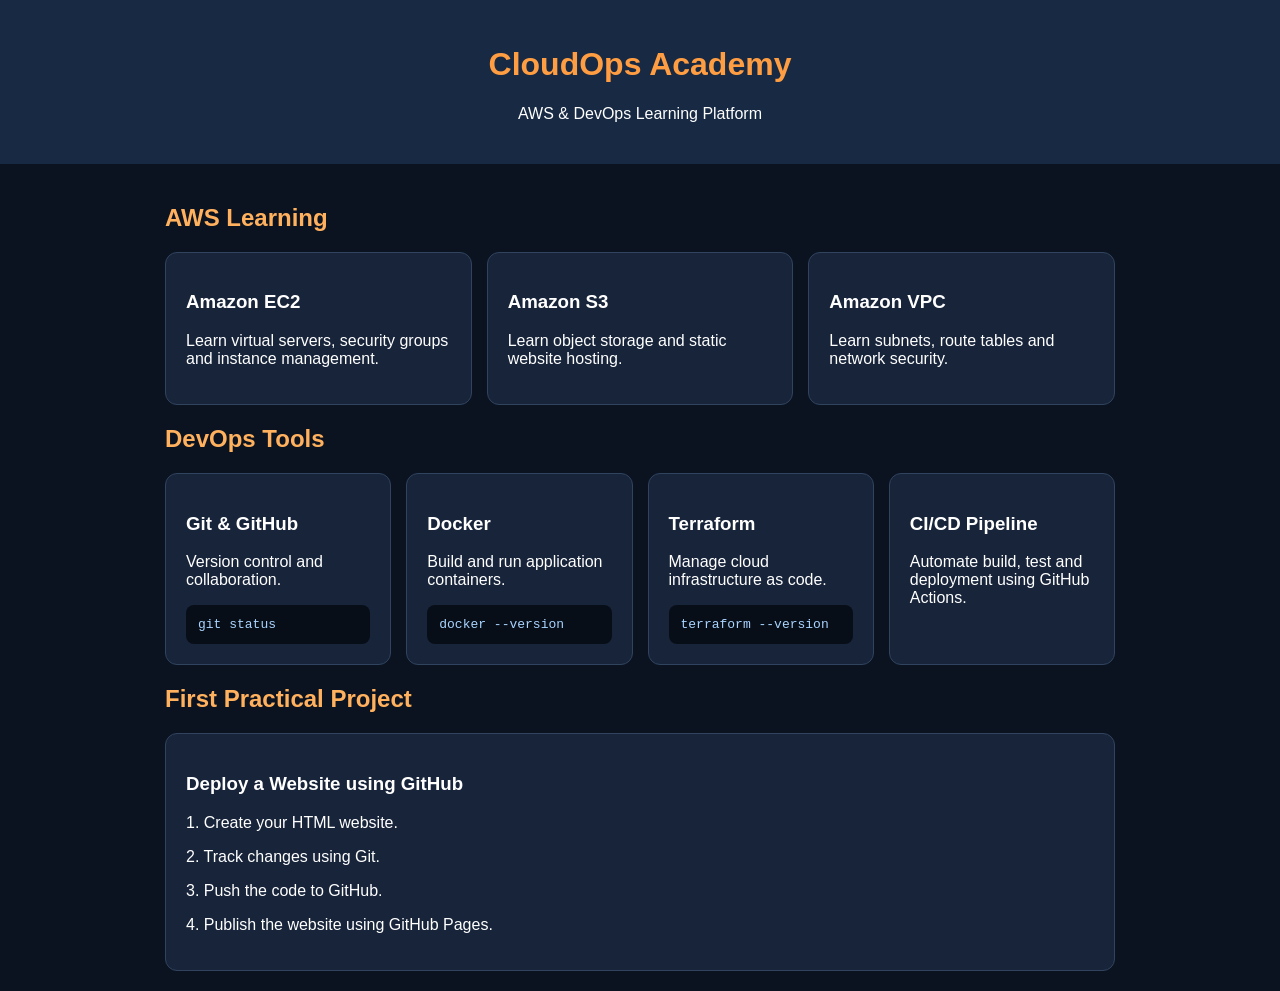
==== index.html @ cfcb0329 "Create CloudOps Academy website" ====
<!DOCTYPE html>
<html lang="en">
<head>
  <meta charset="UTF-8">
  <meta name="viewport" content="width=device-width, initial-scale=1.0">
  <title>CloudOps Academy</title>
  <style>
    body {
      margin: 0;
      font-family: Arial, sans-serif;
      background: #0b1220;
      color: white;
    }
    header {
      padding: 25px;
      background: #172943;
      text-align: center;
    }
    header h1 { color: #ff9d42; }
    main {
      max-width: 950px;
      margin: auto;
      padding: 20px;
    }
    .grid {
      display: grid;
      grid-template-columns: repeat(auto-fit, minmax(220px, 1fr));
      gap: 15px;
    }
    .card {
      background: #17243a;
      border: 1px solid #30445f;
      border-radius: 12px;
      padding: 20px;
    }
    h2 { color: #ffb15e; }
    code {
      display: block;
      background: #080e18;
      padding: 12px;
      border-radius: 8px;
      overflow-wrap: anywhere;
      color: #a9d4ff;
    }
  </style>
</head>
<body>
  <header>
    <h1>CloudOps Academy</h1>
    <p>AWS & DevOps Learning Platform</p>
  </header>

  <main>
    <h2>AWS Learning</h2>
    <div class="grid">
      <div class="card">
        <h3>Amazon EC2</h3>
        <p>Learn virtual servers, security groups and instance management.</p>
      </div>
      <div class="card">
        <h3>Amazon S3</h3>
        <p>Learn object storage and static website hosting.</p>
      </div>
      <div class="card">
        <h3>Amazon VPC</h3>
        <p>Learn subnets, route tables and network security.</p>
      </div>
    </div>

    <h2>DevOps Tools</h2>
    <div class="grid">
      <div class="card">
        <h3>Git & GitHub</h3>
        <p>Version control and collaboration.</p>
        <code>git status</code>
      </div>
      <div class="card">
        <h3>Docker</h3>
        <p>Build and run application containers.</p>
        <code>docker --version</code>
      </div>
      <div class="card">
        <h3>Terraform</h3>
        <p>Manage cloud infrastructure as code.</p>
        <code>terraform --version</code>
      </div>
      <div class="card">
        <h3>CI/CD Pipeline</h3>
        <p>Automate build, test and deployment using GitHub Actions.</p>
      </div>
    </div>

    <h2>First Practical Project</h2>
    <div class="card">
      <h3>Deploy a Website using GitHub</h3>
      <p>1. Create your HTML website.</p>
      <p>2. Track changes using Git.</p>
      <p>3. Push the code to GitHub.</p>
      <p>4. Publish the website using GitHub Pages.</p>
    </div>
  </main>
</body>
</html>
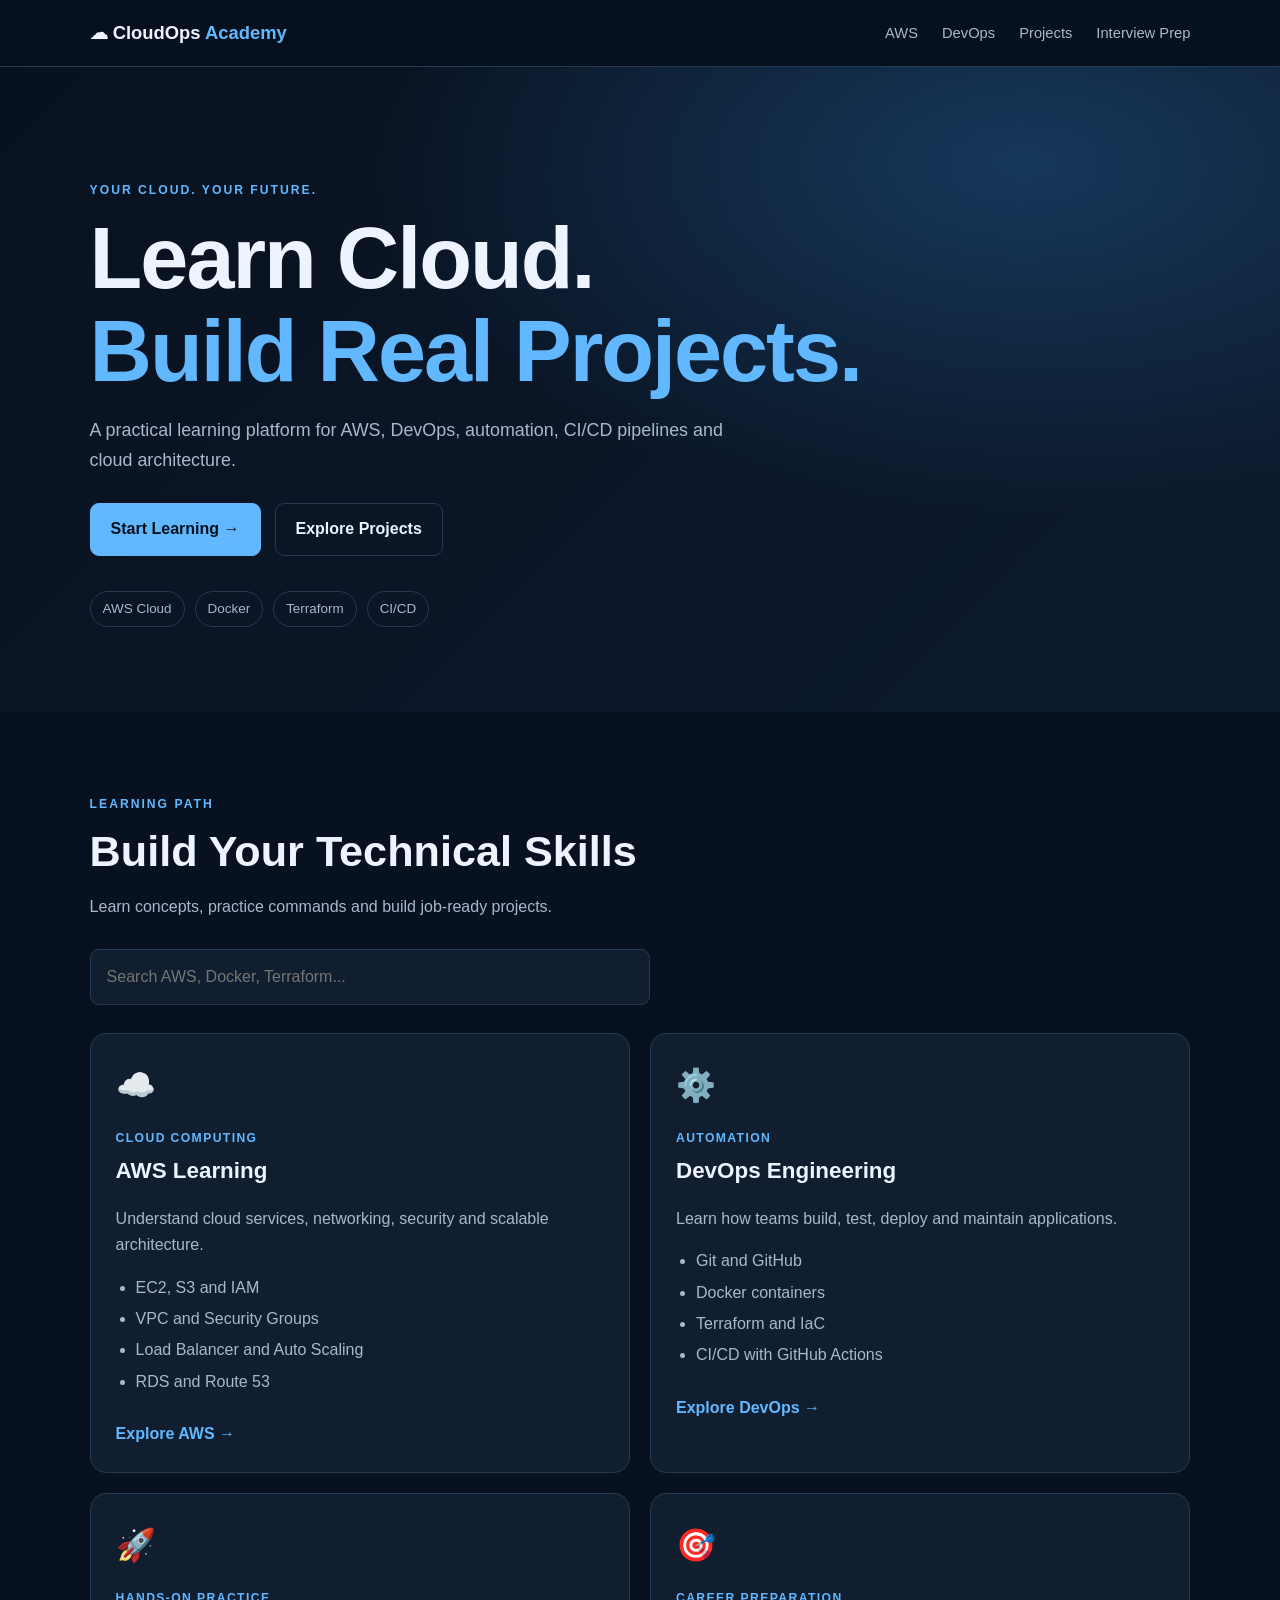
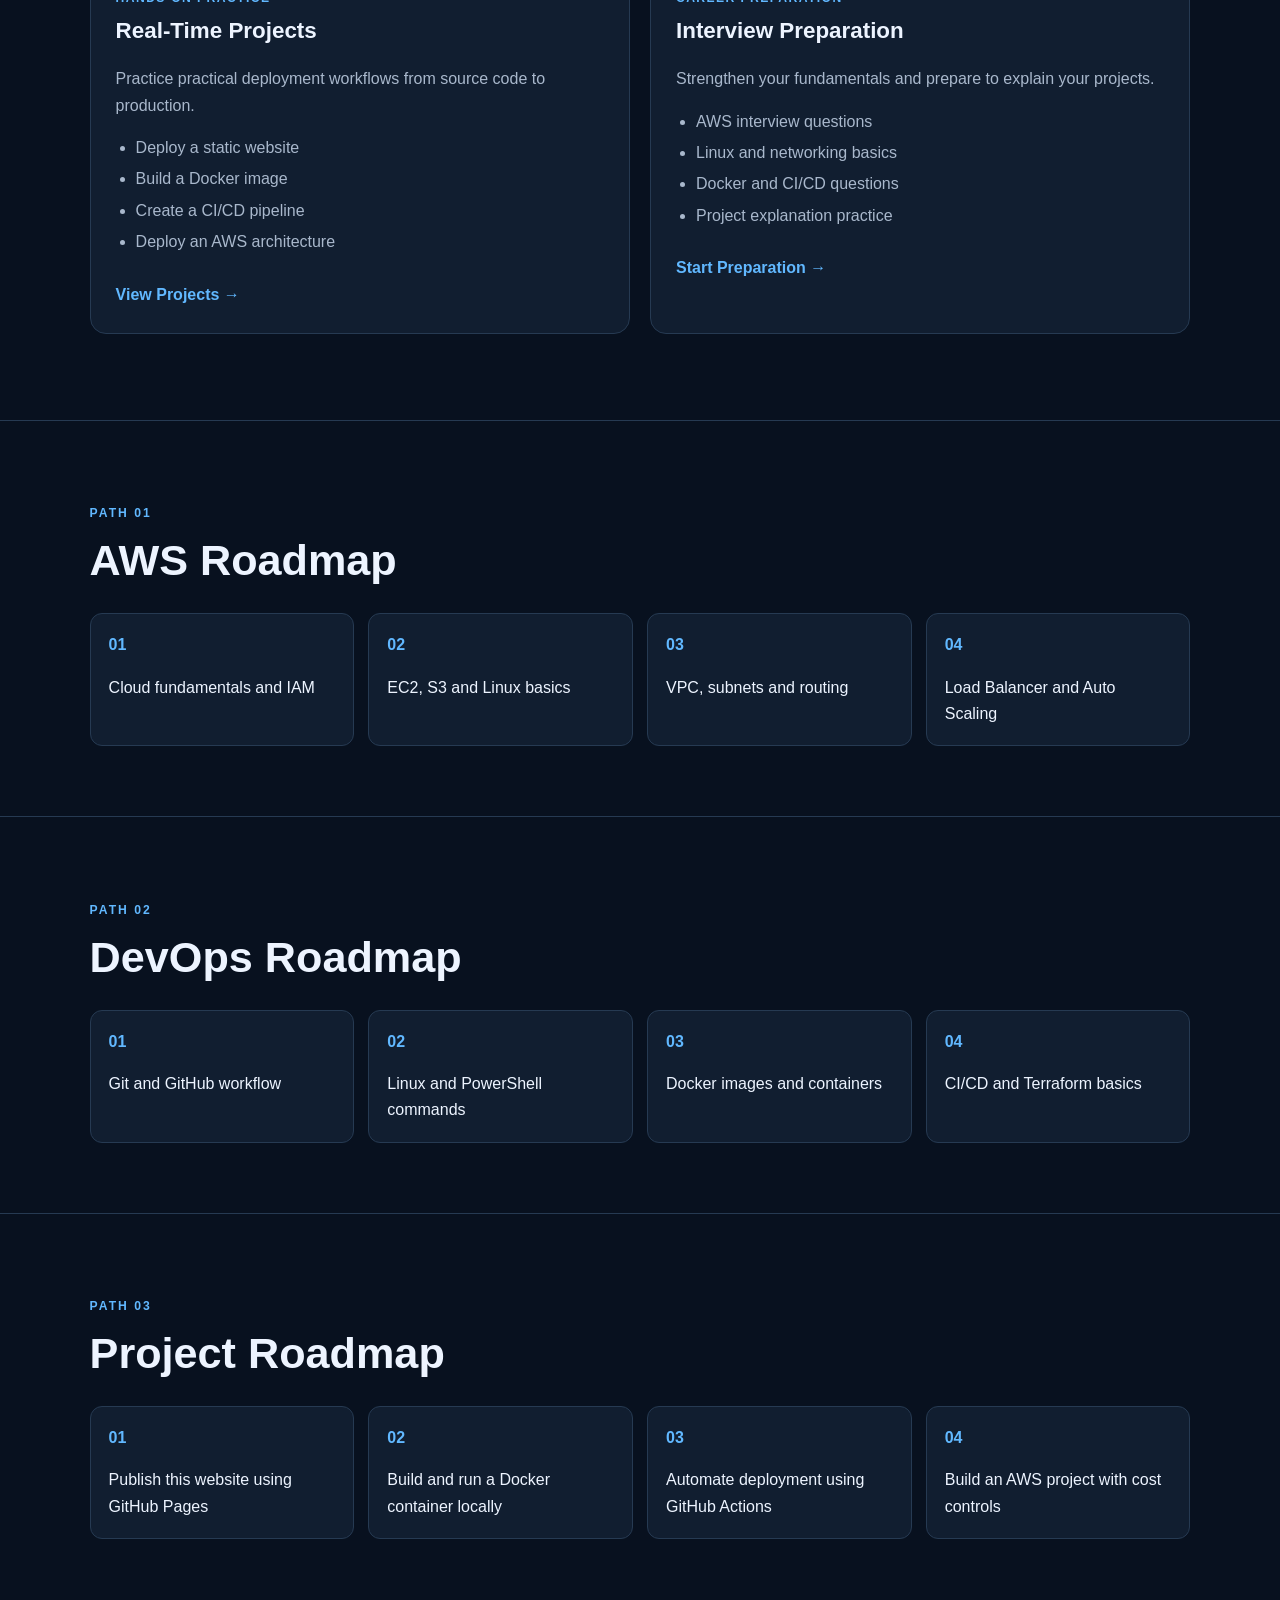
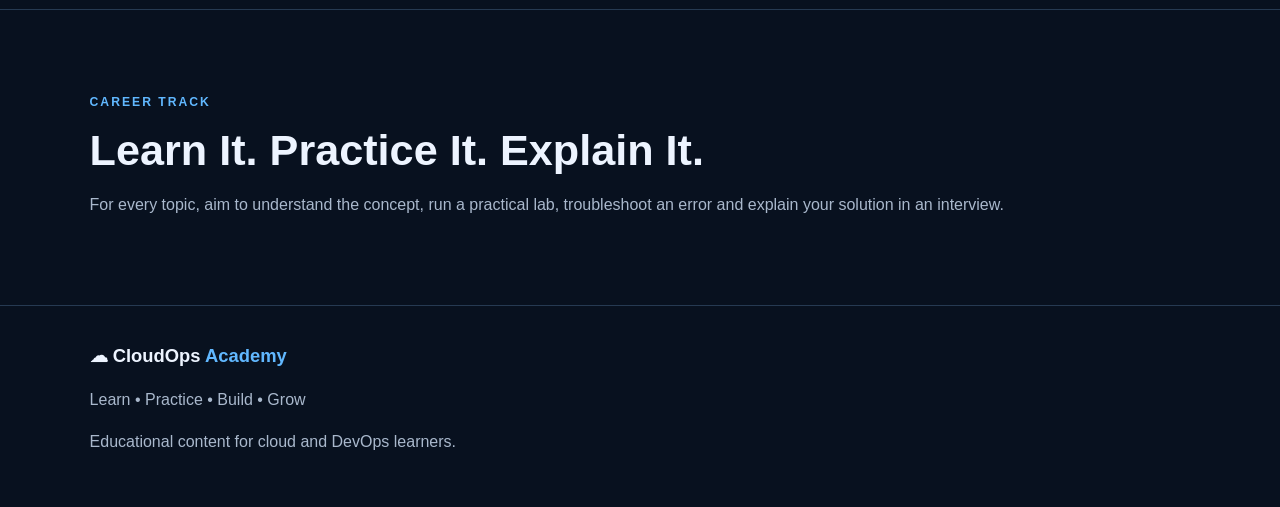
==== commit 3115e2d3: "Upgrade CloudOps Academy homepage" ====
--- a/index.html
+++ b/index.html
@@ -4,101 +4,158 @@
 <head>
   <meta charset="UTF-8">
   <meta name="viewport" content="width=device-width, initial-scale=1.0">
-  <title>CloudOps Academy</title>
-  <style>
-    body {
-      margin: 0;
-      font-family: Arial, sans-serif;
-      background: #0b1220;
-      color: white;
-    }
-    header {
-      padding: 25px;
-      background: #172943;
-      text-align: center;
-    }
-    header h1 { color: #ff9d42; }
-    main {
-      max-width: 950px;
-      margin: auto;
-      padding: 20px;
-    }
-    .grid {
-      display: grid;
-      grid-template-columns: repeat(auto-fit, minmax(220px, 1fr));
-      gap: 15px;
-    }
-    .card {
-      background: #17243a;
-      border: 1px solid #30445f;
-      border-radius: 12px;
-      padding: 20px;
-    }
-    h2 { color: #ffb15e; }
-    code {
-      display: block;
-      background: #080e18;
-      padding: 12px;
-      border-radius: 8px;
-      overflow-wrap: anywhere;
-      color: #a9d4ff;
-    }
-  </style>
+  <meta name="description" content="Learn AWS, DevOps, Docker, Terraform and CI/CD with practical projects and interview preparation.">
+  <title>CloudOps Academy | AWS & DevOps Learning</title>
+  <link rel="stylesheet" href="style.css">
+  <script src="script.js" defer></script>
 </head>
 <body>
-  <header>
-    <h1>CloudOps Academy</h1>
-    <p>AWS & DevOps Learning Platform</p>
+  <header class="navbar">
+    <a class="brand" href="#home">☁ CloudOps <span>Academy</span></a>
+    <nav>
+      <a href="#aws">AWS</a>
+      <a href="#devops">DevOps</a>
+      <a href="#projects">Projects</a>
+      <a href="#interviews">Interview Prep</a>
+    </nav>
   </header>
 
   <main>
-    <h2>AWS Learning</h2>
-    <div class="grid">
-      <div class="card">
-        <h3>Amazon EC2</h3>
-        <p>Learn virtual servers, security groups and instance management.</p>
+    <section class="hero" id="home">
+      <p class="eyebrow">YOUR CLOUD. YOUR FUTURE.</p>
+      <h1>Learn Cloud.<br><span>Build Real Projects.</span></h1>
+      <p class="hero-text">
+        A practical learning platform for AWS, DevOps, automation,
+        CI/CD pipelines and cloud architecture.
+      </p>
+      <div class="hero-actions">
+        <a class="btn primary" href="#learning">Start Learning →</a>
+        <a class="btn secondary" href="#projects">Explore Projects</a>
       </div>
-      <div class="card">
-        <h3>Amazon S3</h3>
-        <p>Learn object storage and static website hosting.</p>
+      <div class="hero-tags">
+        <span>AWS Cloud</span><span>Docker</span>
+        <span>Terraform</span><span>CI/CD</span>
       </div>
-      <div class="card">
-        <h3>Amazon VPC</h3>
-        <p>Learn subnets, route tables and network security.</p>
+    </section>
+
+    <section class="section" id="learning">
+      <div class="section-heading">
+        <p class="eyebrow">LEARNING PATH</p>
+        <h2>Build Your Technical Skills</h2>
+        <p>Learn concepts, practice commands and build job-ready projects.</p>
       </div>
-    </div>
 
-    <h2>DevOps Tools</h2>
-    <div class="grid">
-      <div class="card">
-        <h3>Git & GitHub</h3>
-        <p>Version control and collaboration.</p>
-        <code>git status</code>
+      <div class="search-wrap">
+        <input id="courseSearch" type="search"
+          placeholder="Search AWS, Docker, Terraform..."
+          aria-label="Search learning topics">
       </div>
-      <div class="card">
-        <h3>Docker</h3>
-        <p>Build and run application containers.</p>
-        <code>docker --version</code>
+
+      <div class="cards">
+        <article class="card" id="aws" data-search="aws ec2 s3 iam vpc rds route53">
+          <div class="card-icon">☁️</div>
+          <p class="card-label">CLOUD COMPUTING</p>
+          <h3>AWS Learning</h3>
+          <p>Understand cloud services, networking, security and scalable architecture.</p>
+          <ul>
+            <li>EC2, S3 and IAM</li>
+            <li>VPC and Security Groups</li>
+            <li>Load Balancer and Auto Scaling</li>
+            <li>RDS and Route 53</li>
+          </ul>
+          <a class="card-link" href="#aws-roadmap">Explore AWS →</a>
+        </article>
+
+        <article class="card" id="devops" data-search="devops git github docker terraform powershell cicd">
+          <div class="card-icon">⚙️</div>
+          <p class="card-label">AUTOMATION</p>
+          <h3>DevOps Engineering</h3>
+          <p>Learn how teams build, test, deploy and maintain applications.</p>
+          <ul>
+            <li>Git and GitHub</li>
+            <li>Docker containers</li>
+            <li>Terraform and IaC</li>
+            <li>CI/CD with GitHub Actions</li>
+          </ul>
+          <a class="card-link" href="#devops-roadmap">Explore DevOps →</a>
+        </article>
+
+        <article class="card" id="projects" data-search="projects real time deployment web app pipeline">
+          <div class="card-icon">🚀</div>
+          <p class="card-label">HANDS-ON PRACTICE</p>
+          <h3>Real-Time Projects</h3>
+          <p>Practice practical deployment workflows from source code to production.</p>
+          <ul>
+            <li>Deploy a static website</li>
+            <li>Build a Docker image</li>
+            <li>Create a CI/CD pipeline</li>
+            <li>Deploy an AWS architecture</li>
+          </ul>
+          <a class="card-link" href="#project-roadmap">View Projects →</a>
+        </article>
+
+        <article class="card" id="interviews" data-search="interview questions resume jobs preparation">
+          <div class="card-icon">🎯</div>
+          <p class="card-label">CAREER PREPARATION</p>
+          <h3>Interview Preparation</h3>
+          <p>Strengthen your fundamentals and prepare to explain your projects.</p>
+          <ul>
+            <li>AWS interview questions</li>
+            <li>Linux and networking basics</li>
+            <li>Docker and CI/CD questions</li>
+            <li>Project explanation practice</li>
+          </ul>
+          <a class="card-link" href="#interview-roadmap">Start Preparation →</a>
+        </article>
       </div>
-      <div class="card">
-        <h3>Terraform</h3>
-        <p>Manage cloud infrastructure as code.</p>
-        <code>terraform --version</code>
+      <p id="searchMessage" class="search-message" aria-live="polite"></p>
+    </section>
+
+    <section class="section roadmap" id="aws-roadmap">
+      <p class="eyebrow">PATH 01</p>
+      <h2>AWS Roadmap</h2>
+      <div class="steps">
+        <div><span>01</span><p>Cloud fundamentals and IAM</p></div>
+        <div><span>02</span><p>EC2, S3 and Linux basics</p></div>
+        <div><span>03</span><p>VPC, subnets and routing</p></div>
+        <div><span>04</span><p>Load Balancer and Auto Scaling</p></div>
       </div>
-      <div class="card">
-        <h3>CI/CD Pipeline</h3>
-        <p>Automate build, test and deployment using GitHub Actions.</p>
+    </section>
+
+    <section class="section roadmap" id="devops-roadmap">
+      <p class="eyebrow">PATH 02</p>
+      <h2>DevOps Roadmap</h2>
+      <div class="steps">
+        <div><span>01</span><p>Git and GitHub workflow</p></div>
+        <div><span>02</span><p>Linux and PowerShell commands</p></div>
+        <div><span>03</span><p>Docker images and containers</p></div>
+        <div><span>04</span><p>CI/CD and Terraform basics</p></div>
       </div>
-    </div>
+    </section>
 
-    <h2>First Practical Project</h2>
-    <div class="card">
-      <h3>Deploy a Website using GitHub</h3>
-      <p>1. Create your HTML website.</p>
-      <p>2. Track changes using Git.</p>
-      <p>3. Push the code to GitHub.</p>
-      <p>4. Publish the website using GitHub Pages.</p>
-    </div>
+    <section class="section roadmap" id="project-roadmap">
+      <p class="eyebrow">PATH 03</p>
+      <h2>Project Roadmap</h2>
+      <div class="steps">
+        <div><span>01</span><p>Publish this website using GitHub Pages</p></div>
+        <div><span>02</span><p>Build and run a Docker container locally</p></div>
+        <div><span>03</span><p>Automate deployment using GitHub Actions</p></div>
+        <div><span>04</span><p>Build an AWS project with cost controls</p></div>
+      </div>
+    </section>
+
+    <section class="section roadmap" id="interview-roadmap">
+      <p class="eyebrow">CAREER TRACK</p>
+      <h2>Learn It. Practice It. Explain It.</h2>
+      <p>For every topic, aim to understand the concept, run a practical lab,
+        troubleshoot an error and explain your solution in an interview.</p>
+    </section>
   </main>
+
+  <footer>
+    <a class="brand" href="#home">☁ CloudOps <span>Academy</span></a>
+    <p>Learn • Practice • Build • Grow</p>
+    <p>Educational content for cloud and DevOps learners.</p>
+  </footer>
 </body>
 </html>
--- a/style.css
+++ b/style.css
@@ -0,0 +1,305 @@
+
+:root {
+  --bg: #08111f;
+  --panel: #111e30;
+  --text: #edf4ff;
+  --muted: #a9b8cc;
+  --accent: #61b8ff;
+  --border: #263a52;
+}
+
+* {
+  box-sizing: border-box;
+}
+
+html {
+  scroll-behavior: smooth;
+  scroll-padding-top: 85px;
+}
+
+body {
+  margin: 0;
+  background: var(--bg);
+  color: var(--text);
+  font-family: Inter, "Segoe UI", Arial, sans-serif;
+  line-height: 1.65;
+}
+
+a {
+  color: inherit;
+  text-decoration: none;
+}
+
+.navbar {
+  position: sticky;
+  top: 0;
+  z-index: 10;
+  display: flex;
+  align-items: center;
+  justify-content: space-between;
+  gap: 24px;
+  padding: 18px 7%;
+  background: rgba(8, 17, 31, 0.96);
+  border-bottom: 1px solid var(--border);
+}
+
+.brand {
+  font-size: 1.15rem;
+  font-weight: 800;
+  white-space: nowrap;
+}
+
+.brand span,
+.hero h1 span {
+  color: var(--accent);
+}
+
+nav {
+  display: flex;
+  gap: 24px;
+  flex-wrap: wrap;
+}
+
+nav a {
+  color: var(--muted);
+  font-size: 0.92rem;
+}
+
+nav a:hover,
+.card-link:hover {
+  color: var(--accent);
+}
+
+.hero {
+  padding: 100px 7% 85px;
+  background:
+    radial-gradient(ellipse at 80% 15%, #16385b 0%, transparent 45%),
+    linear-gradient(135deg, #08111f, #0d1b2e);
+}
+
+.eyebrow,
+.card-label {
+  color: var(--accent);
+  font-size: 0.76rem;
+  font-weight: 800;
+  letter-spacing: 2px;
+}
+
+.hero h1 {
+  max-width: 800px;
+  margin: 12px 0;
+  font-size: clamp(2.8rem, 7vw, 5.4rem);
+  line-height: 1.08;
+  letter-spacing: -2px;
+}
+
+.hero-text {
+  max-width: 650px;
+  color: var(--muted);
+  font-size: 1.12rem;
+}
+
+.hero-actions {
+  display: flex;
+  flex-wrap: wrap;
+  gap: 14px;
+  margin-top: 28px;
+}
+
+.btn {
+  display: inline-block;
+  padding: 12px 20px;
+  border: 1px solid var(--border);
+  border-radius: 9px;
+  font-weight: 700;
+}
+
+.primary {
+  background: var(--accent);
+  color: #06111e;
+  border-color: var(--accent);
+}
+
+.secondary {
+  background: transparent;
+}
+
+.hero-tags {
+  display: flex;
+  gap: 10px;
+  flex-wrap: wrap;
+  margin-top: 35px;
+}
+
+.hero-tags span {
+  padding: 6px 12px;
+  border: 1px solid var(--border);
+  border-radius: 30px;
+  color: var(--muted);
+  font-size: 0.84rem;
+}
+
+.section {
+  padding: 70px 7%;
+}
+
+.section-heading {
+  max-width: 720px;
+  margin-bottom: 28px;
+}
+
+.section h2 {
+  margin: 4px 0 10px;
+  font-size: clamp(1.8rem, 4vw, 2.7rem);
+  line-height: 1.2;
+}
+
+.section-heading > p:last-child,
+.roadmap > p:last-child {
+  color: var(--muted);
+}
+
+.search-wrap {
+  margin: 28px 0;
+}
+
+#courseSearch {
+  width: 100%;
+  max-width: 560px;
+  padding: 14px 16px;
+  border: 1px solid var(--border);
+  border-radius: 9px;
+  outline: none;
+  background: var(--panel);
+  color: var(--text);
+  font: inherit;
+}
+
+#courseSearch:focus {
+  border-color: var(--accent);
+}
+
+.cards {
+  display: grid;
+  grid-template-columns: repeat(2, minmax(0, 1fr));
+  gap: 20px;
+}
+
+.card {
+  padding: 25px;
+  background: var(--panel);
+  border: 1px solid var(--border);
+  border-radius: 16px;
+  transition: transform 0.2s, border-color 0.2s;
+}
+
+.card:hover {
+  transform: translateY(-4px);
+  border-color: var(--accent);
+}
+
+.card-icon {
+  font-size: 2rem;
+}
+
+.card-label {
+  margin-top: 16px;
+  margin-bottom: 4px;
+  letter-spacing: 1.4px;
+}
+
+.card h3 {
+  margin: 5px 0 8px;
+  font-size: 1.4rem;
+}
+
+.card > p:not(.card-label),
+.card li {
+  color: var(--muted);
+}
+
+.card ul {
+  padding-left: 20px;
+  margin: 16px 0;
+}
+
+.card li {
+  margin: 5px 0;
+}
+
+.card-link {
+  display: inline-block;
+  margin-top: 10px;
+  color: var(--accent);
+  font-weight: 700;
+}
+
+.search-message {
+  color: var(--muted);
+}
+
+.roadmap {
+  border-top: 1px solid var(--border);
+}
+
+.steps {
+  display: grid;
+  grid-template-columns: repeat(4, minmax(0, 1fr));
+  gap: 14px;
+  margin-top: 26px;
+}
+
+.steps > div {
+  padding: 18px;
+  background: var(--panel);
+  border: 1px solid var(--border);
+  border-radius: 12px;
+}
+
+.steps span {
+  color: var(--accent);
+  font-weight: 800;
+}
+
+.steps p {
+  margin-bottom: 0;
+}
+
+footer {
+  padding: 35px 7%;
+  border-top: 1px solid var(--border);
+  color: var(--muted);
+}
+
+footer .brand {
+  color: var(--text);
+}
+
+@media (max-width: 760px) {
+  .navbar {
+    align-items: flex-start;
+    flex-direction: column;
+  }
+
+  nav {
+    gap: 12px 18px;
+  }
+
+  .hero {
+    padding-top: 65px;
+  }
+
+  .cards,
+  .steps {
+    grid-template-columns: 1fr;
+  }
+
+  .section {
+    padding: 48px 6%;
+  }
+
+  .hero {
+    padding-left: 6%;
+    padding-right: 6%;
+  }
+}
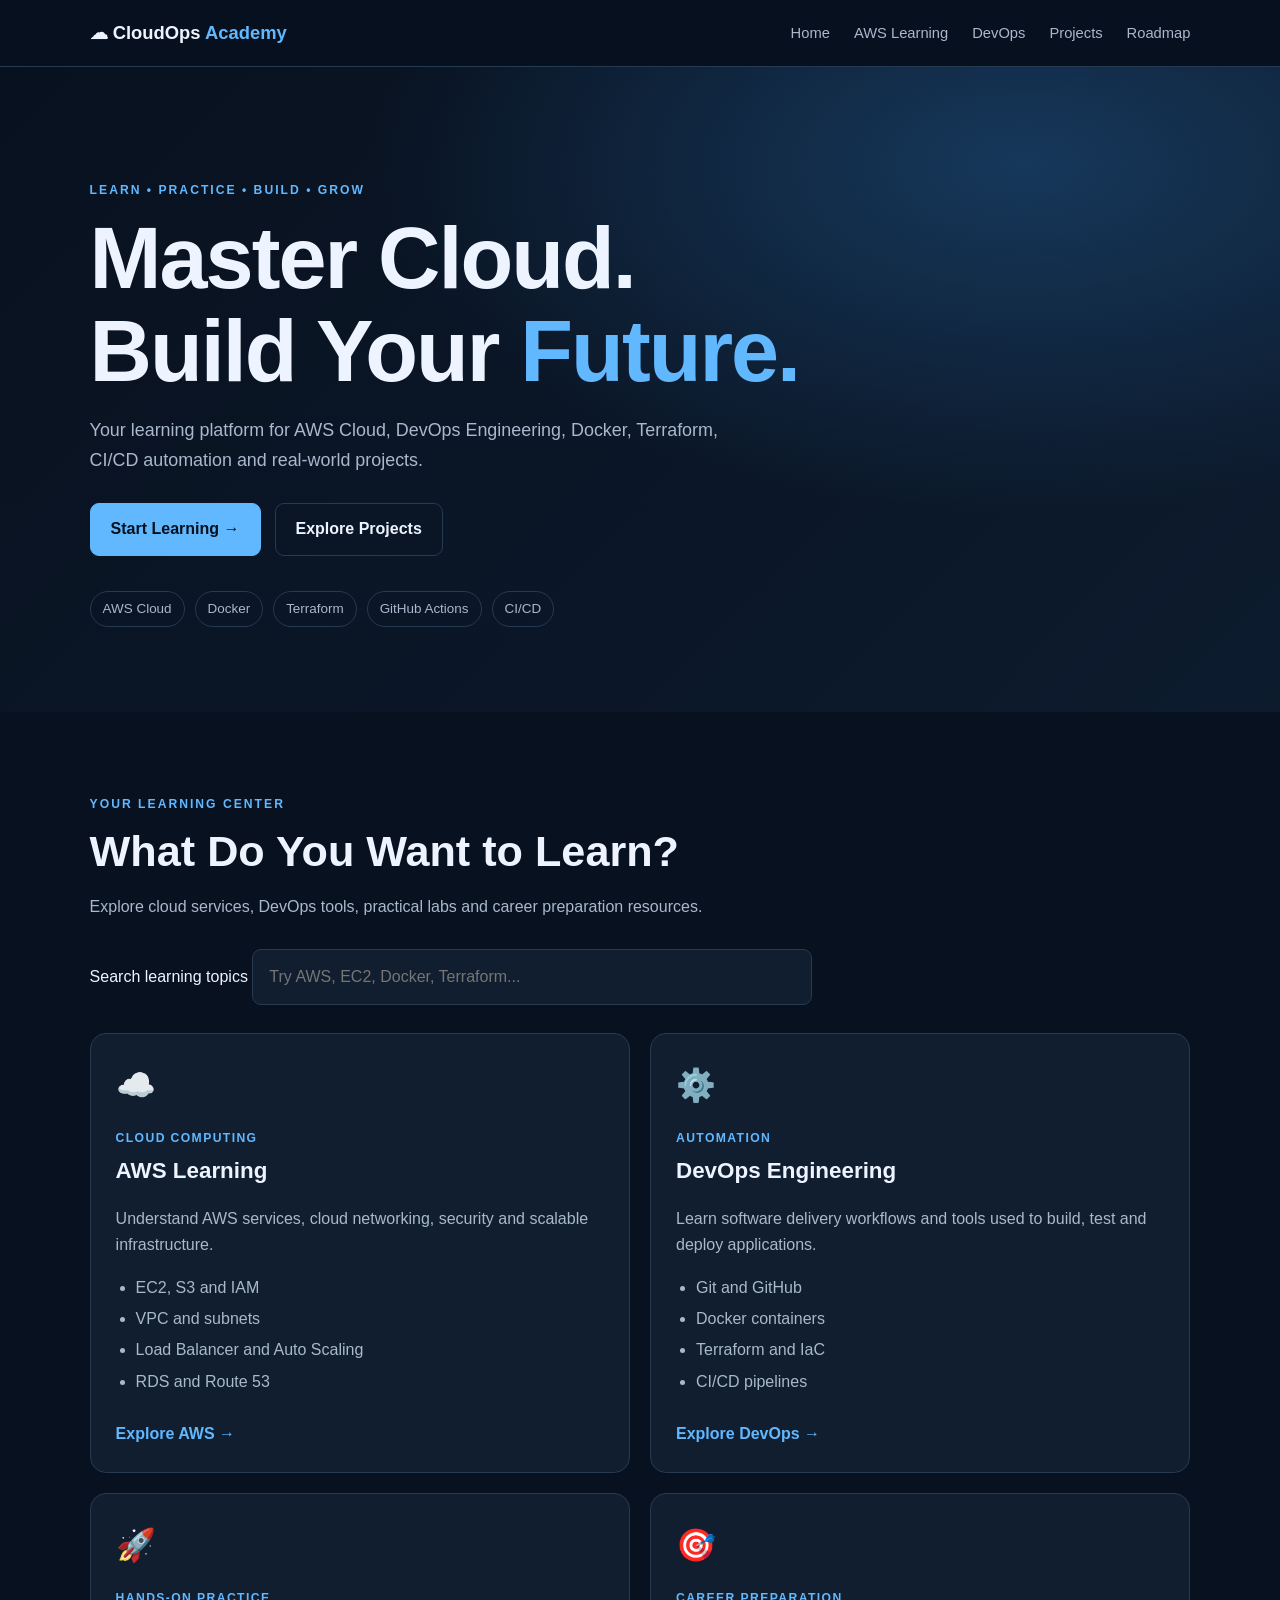
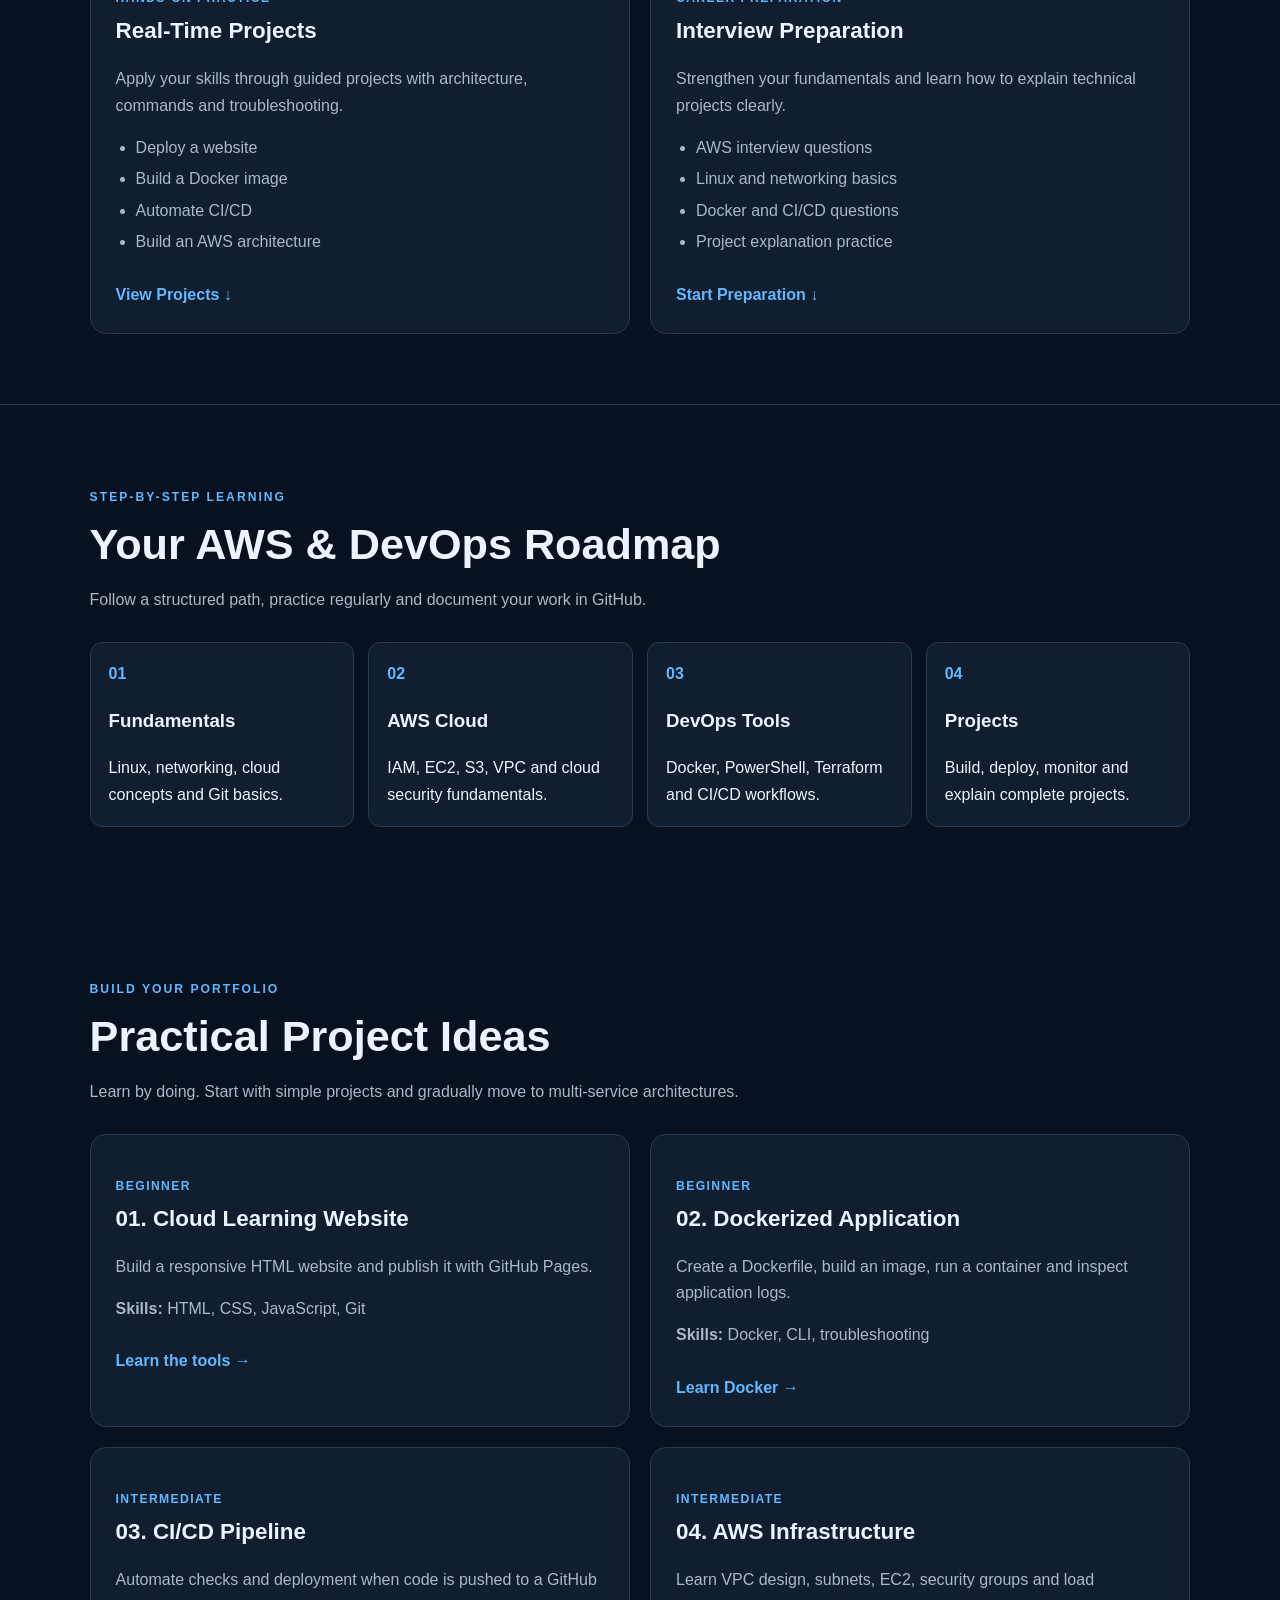
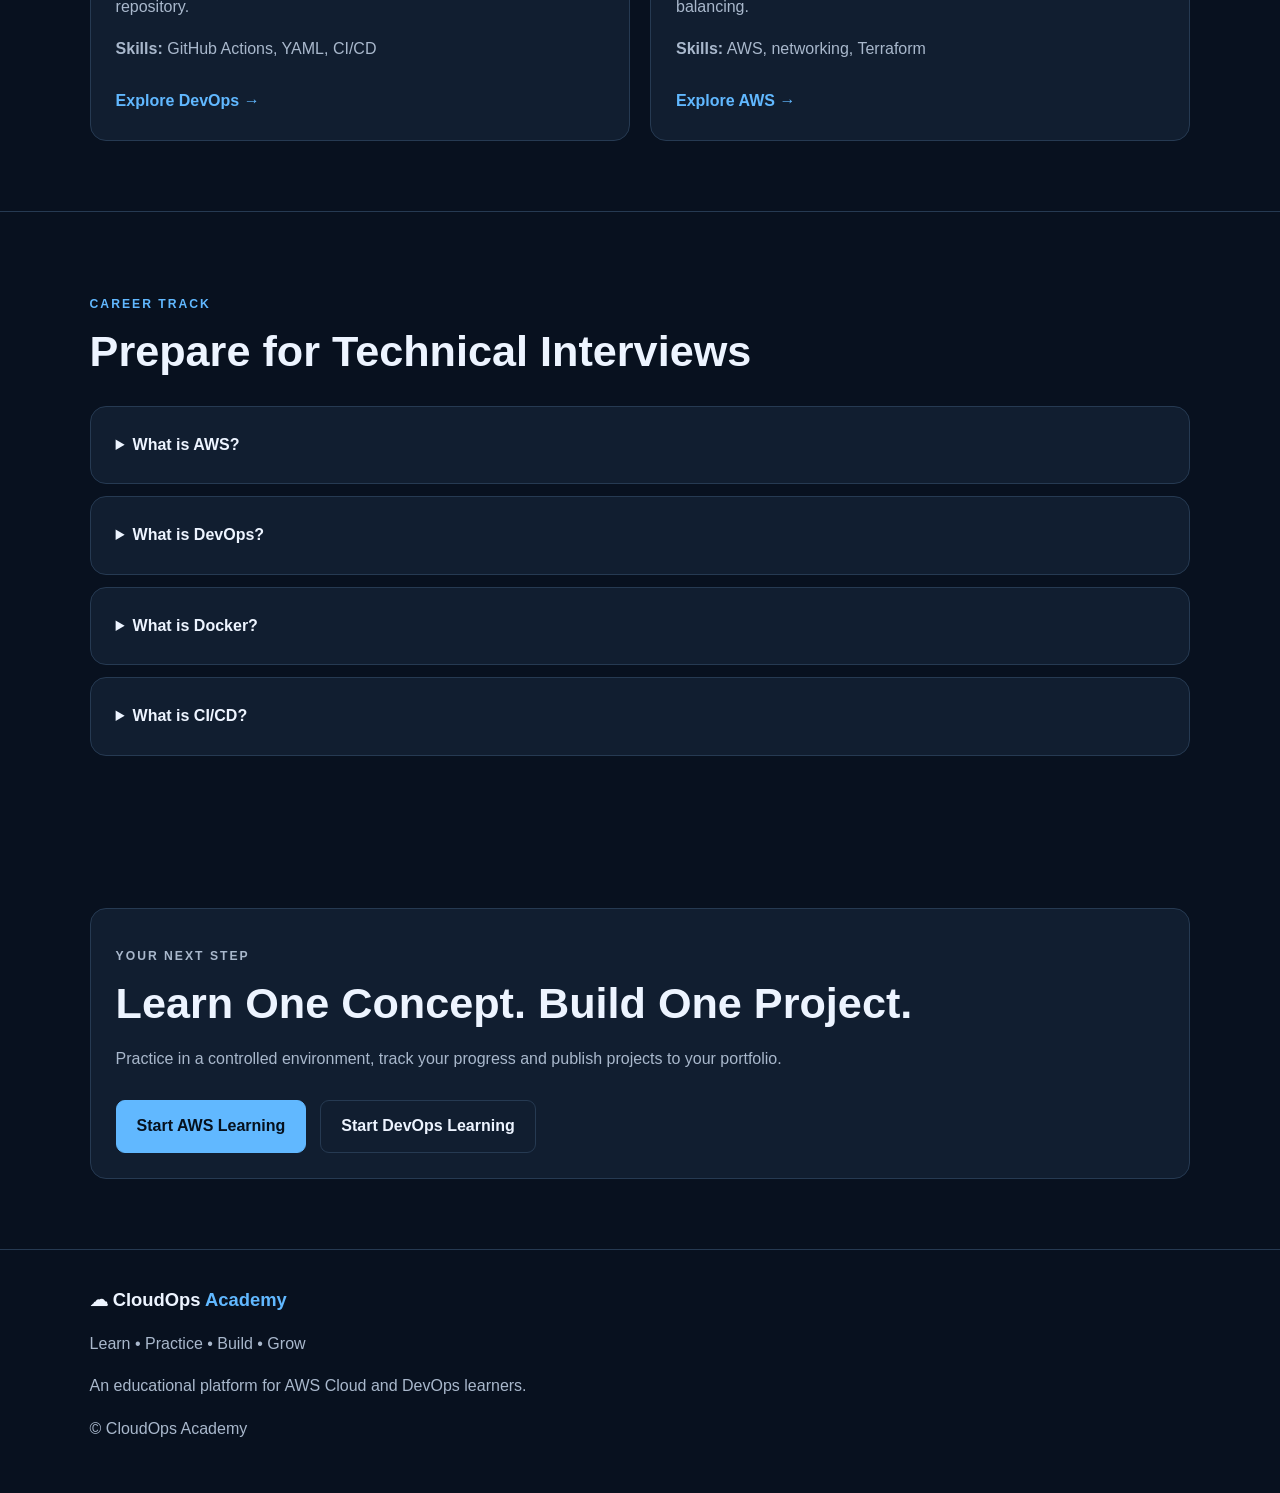
==== commit b05ff19e: "Upgrade CloudOps Academy homepage" ====
--- a/index.html
+++ b/index.html
@@ -4,158 +4,380 @@
 <head>
   <meta charset="UTF-8">
   <meta name="viewport" content="width=device-width, initial-scale=1.0">
-  <meta name="description" content="Learn AWS, DevOps, Docker, Terraform and CI/CD with practical projects and interview preparation.">
-  <title>CloudOps Academy | AWS & DevOps Learning</title>
+
+  <meta name="description" content="CloudOps Academy helps you learn AWS, DevOps, Docker, Terraform, CI/CD, practical projects and interview preparation.">
+
+  <meta name="theme-color" content="#08111f">
+
+  <title>CloudOps Academy | AWS & DevOps Learning Platform</title>
+
   <link rel="stylesheet" href="style.css">
   <script src="script.js" defer></script>
 </head>
+
 <body>
+
+  <!-- NAVIGATION -->
   <header class="navbar">
-    <a class="brand" href="#home">☁ CloudOps <span>Academy</span></a>
-    <nav>
-      <a href="#aws">AWS</a>
-      <a href="#devops">DevOps</a>
+    <a class="brand" href="index.html">
+      ☁ CloudOps <span>Academy</span>
+    </a>
+
+    <nav aria-label="Main navigation">
+      <a href="index.html">Home</a>
+      <a href="aws.html">AWS Learning</a>
+      <a href="devops.html">DevOps</a>
       <a href="#projects">Projects</a>
-      <a href="#interviews">Interview Prep</a>
+      <a href="#roadmap">Roadmap</a>
     </nav>
   </header>
 
   <main>
+
+    <!-- HERO SECTION -->
     <section class="hero" id="home">
-      <p class="eyebrow">YOUR CLOUD. YOUR FUTURE.</p>
-      <h1>Learn Cloud.<br><span>Build Real Projects.</span></h1>
+      <p class="eyebrow">LEARN • PRACTICE • BUILD • GROW</p>
+
+      <h1>
+        Master Cloud.<br>
+        Build Your <span>Future.</span>
+      </h1>
+
       <p class="hero-text">
-        A practical learning platform for AWS, DevOps, automation,
-        CI/CD pipelines and cloud architecture.
+        Your learning platform for AWS Cloud, DevOps Engineering,
+        Docker, Terraform, CI/CD automation and real-world projects.
       </p>
+
       <div class="hero-actions">
-        <a class="btn primary" href="#learning">Start Learning →</a>
-        <a class="btn secondary" href="#projects">Explore Projects</a>
-      </div>
+        <a class="btn primary" href="#learning">
+          Start Learning →
+        </a>
+
+        <a class="btn secondary" href="#projects">
+          Explore Projects
+        </a>
+      </div>
+
       <div class="hero-tags">
-        <span>AWS Cloud</span><span>Docker</span>
-        <span>Terraform</span><span>CI/CD</span>
-      </div>
-    </section>
-
+        <span>AWS Cloud</span>
+        <span>Docker</span>
+        <span>Terraform</span>
+        <span>GitHub Actions</span>
+        <span>CI/CD</span>
+      </div>
+    </section>
+
+    <!-- SEARCH -->
     <section class="section" id="learning">
       <div class="section-heading">
-        <p class="eyebrow">LEARNING PATH</p>
-        <h2>Build Your Technical Skills</h2>
-        <p>Learn concepts, practice commands and build job-ready projects.</p>
+        <p class="eyebrow">YOUR LEARNING CENTER</p>
+        <h2>What Do You Want to Learn?</h2>
+        <p>
+          Explore cloud services, DevOps tools, practical labs
+          and career preparation resources.
+        </p>
       </div>
 
       <div class="search-wrap">
-        <input id="courseSearch" type="search"
-          placeholder="Search AWS, Docker, Terraform..."
-          aria-label="Search learning topics">
-      </div>
-
-      <div class="cards">
-        <article class="card" id="aws" data-search="aws ec2 s3 iam vpc rds route53">
+        <label for="courseSearch">Search learning topics</label>
+        <input
+          id="courseSearch"
+          type="search"
+          placeholder="Try AWS, EC2, Docker, Terraform..."
+          autocomplete="off"
+        >
+      </div>
+
+      <p id="searchMessage" class="search-message" aria-live="polite"></p>
+
+      <!-- LEARNING CARDS -->
+      <div class="cards" id="courseCards">
+
+        <article class="card"
+          data-search="aws cloud ec2 s3 iam vpc rds networking security">
           <div class="card-icon">☁️</div>
           <p class="card-label">CLOUD COMPUTING</p>
           <h3>AWS Learning</h3>
-          <p>Understand cloud services, networking, security and scalable architecture.</p>
+
+          <p>
+            Understand AWS services, cloud networking,
+            security and scalable infrastructure.
+          </p>
+
           <ul>
             <li>EC2, S3 and IAM</li>
-            <li>VPC and Security Groups</li>
+            <li>VPC and subnets</li>
             <li>Load Balancer and Auto Scaling</li>
             <li>RDS and Route 53</li>
           </ul>
-          <a class="card-link" href="#aws-roadmap">Explore AWS →</a>
-        </article>
-
-        <article class="card" id="devops" data-search="devops git github docker terraform powershell cicd">
+
+          <a class="card-link" href="aws.html">
+            Explore AWS →
+          </a>
+        </article>
+
+        <article class="card"
+          data-search="devops git github docker terraform automation cicd">
           <div class="card-icon">⚙️</div>
           <p class="card-label">AUTOMATION</p>
           <h3>DevOps Engineering</h3>
-          <p>Learn how teams build, test, deploy and maintain applications.</p>
+
+          <p>
+            Learn software delivery workflows and tools
+            used to build, test and deploy applications.
+          </p>
+
           <ul>
             <li>Git and GitHub</li>
             <li>Docker containers</li>
             <li>Terraform and IaC</li>
-            <li>CI/CD with GitHub Actions</li>
+            <li>CI/CD pipelines</li>
           </ul>
-          <a class="card-link" href="#devops-roadmap">Explore DevOps →</a>
-        </article>
-
-        <article class="card" id="projects" data-search="projects real time deployment web app pipeline">
+
+          <a class="card-link" href="devops.html">
+            Explore DevOps →
+          </a>
+        </article>
+
+        <article class="card"
+          data-search="projects real time hands on deployment architecture">
           <div class="card-icon">🚀</div>
           <p class="card-label">HANDS-ON PRACTICE</p>
           <h3>Real-Time Projects</h3>
-          <p>Practice practical deployment workflows from source code to production.</p>
+
+          <p>
+            Apply your skills through guided projects
+            with architecture, commands and troubleshooting.
+          </p>
+
           <ul>
-            <li>Deploy a static website</li>
+            <li>Deploy a website</li>
             <li>Build a Docker image</li>
-            <li>Create a CI/CD pipeline</li>
-            <li>Deploy an AWS architecture</li>
+            <li>Automate CI/CD</li>
+            <li>Build an AWS architecture</li>
           </ul>
-          <a class="card-link" href="#project-roadmap">View Projects →</a>
-        </article>
-
-        <article class="card" id="interviews" data-search="interview questions resume jobs preparation">
+
+          <a class="card-link" href="#projects">
+            View Projects ↓
+          </a>
+        </article>
+
+        <article class="card"
+          data-search="interview questions career jobs preparation resume">
           <div class="card-icon">🎯</div>
           <p class="card-label">CAREER PREPARATION</p>
           <h3>Interview Preparation</h3>
-          <p>Strengthen your fundamentals and prepare to explain your projects.</p>
+
+          <p>
+            Strengthen your fundamentals and learn
+            how to explain technical projects clearly.
+          </p>
+
           <ul>
             <li>AWS interview questions</li>
             <li>Linux and networking basics</li>
             <li>Docker and CI/CD questions</li>
             <li>Project explanation practice</li>
           </ul>
-          <a class="card-link" href="#interview-roadmap">Start Preparation →</a>
-        </article>
-      </div>
-      <p id="searchMessage" class="search-message" aria-live="polite"></p>
-    </section>
-
-    <section class="section roadmap" id="aws-roadmap">
-      <p class="eyebrow">PATH 01</p>
-      <h2>AWS Roadmap</h2>
+
+          <a class="card-link" href="#interviews">
+            Start Preparation ↓
+          </a>
+        </article>
+
+      </div>
+    </section>
+
+    <!-- ROADMAP -->
+    <section class="section roadmap" id="roadmap">
+      <div class="section-heading">
+        <p class="eyebrow">STEP-BY-STEP LEARNING</p>
+        <h2>Your AWS & DevOps Roadmap</h2>
+        <p>
+          Follow a structured path, practice regularly
+          and document your work in GitHub.
+        </p>
+      </div>
+
       <div class="steps">
-        <div><span>01</span><p>Cloud fundamentals and IAM</p></div>
-        <div><span>02</span><p>EC2, S3 and Linux basics</p></div>
-        <div><span>03</span><p>VPC, subnets and routing</p></div>
-        <div><span>04</span><p>Load Balancer and Auto Scaling</p></div>
-      </div>
-    </section>
-
-    <section class="section roadmap" id="devops-roadmap">
-      <p class="eyebrow">PATH 02</p>
-      <h2>DevOps Roadmap</h2>
-      <div class="steps">
-        <div><span>01</span><p>Git and GitHub workflow</p></div>
-        <div><span>02</span><p>Linux and PowerShell commands</p></div>
-        <div><span>03</span><p>Docker images and containers</p></div>
-        <div><span>04</span><p>CI/CD and Terraform basics</p></div>
-      </div>
-    </section>
-
-    <section class="section roadmap" id="project-roadmap">
-      <p class="eyebrow">PATH 03</p>
-      <h2>Project Roadmap</h2>
-      <div class="steps">
-        <div><span>01</span><p>Publish this website using GitHub Pages</p></div>
-        <div><span>02</span><p>Build and run a Docker container locally</p></div>
-        <div><span>03</span><p>Automate deployment using GitHub Actions</p></div>
-        <div><span>04</span><p>Build an AWS project with cost controls</p></div>
-      </div>
-    </section>
-
-    <section class="section roadmap" id="interview-roadmap">
-      <p class="eyebrow">CAREER TRACK</p>
-      <h2>Learn It. Practice It. Explain It.</h2>
-      <p>For every topic, aim to understand the concept, run a practical lab,
-        troubleshoot an error and explain your solution in an interview.</p>
-    </section>
+        <div>
+          <span>01</span>
+          <h3>Fundamentals</h3>
+          <p>Linux, networking, cloud concepts and Git basics.</p>
+        </div>
+
+        <div>
+          <span>02</span>
+          <h3>AWS Cloud</h3>
+          <p>IAM, EC2, S3, VPC and cloud security fundamentals.</p>
+        </div>
+
+        <div>
+          <span>03</span>
+          <h3>DevOps Tools</h3>
+          <p>Docker, PowerShell, Terraform and CI/CD workflows.</p>
+        </div>
+
+        <div>
+          <span>04</span>
+          <h3>Projects</h3>
+          <p>Build, deploy, monitor and explain complete projects.</p>
+        </div>
+      </div>
+    </section>
+
+    <!-- PROJECTS -->
+    <section class="section" id="projects">
+      <div class="section-heading">
+        <p class="eyebrow">BUILD YOUR PORTFOLIO</p>
+        <h2>Practical Project Ideas</h2>
+        <p>
+          Learn by doing. Start with simple projects
+          and gradually move to multi-service architectures.
+        </p>
+      </div>
+
+      <div class="cards">
+
+        <article class="card"
+          data-search="github pages html website deployment git">
+          <p class="card-label">BEGINNER</p>
+          <h3>01. Cloud Learning Website</h3>
+          <p>
+            Build a responsive HTML website and publish
+            it with GitHub Pages.
+          </p>
+          <p><strong>Skills:</strong> HTML, CSS, JavaScript, Git</p>
+          <a class="card-link" href="devops.html">
+            Learn the tools →
+          </a>
+        </article>
+
+        <article class="card"
+          data-search="docker container image application">
+          <p class="card-label">BEGINNER</p>
+          <h3>02. Dockerized Application</h3>
+          <p>
+            Create a Dockerfile, build an image,
+            run a container and inspect application logs.
+          </p>
+          <p><strong>Skills:</strong> Docker, CLI, troubleshooting</p>
+          <a class="card-link" href="devops.html">
+            Learn Docker →
+          </a>
+        </article>
+
+        <article class="card"
+          data-search="github actions ci cd workflow automation">
+          <p class="card-label">INTERMEDIATE</p>
+          <h3>03. CI/CD Pipeline</h3>
+          <p>
+            Automate checks and deployment when code
+            is pushed to a GitHub repository.
+          </p>
+          <p><strong>Skills:</strong> GitHub Actions, YAML, CI/CD</p>
+          <a class="card-link" href="devops.html">
+            Explore DevOps →
+          </a>
+        </article>
+
+        <article class="card"
+          data-search="aws vpc ec2 load balancer terraform infrastructure">
+          <p class="card-label">INTERMEDIATE</p>
+          <h3>04. AWS Infrastructure</h3>
+          <p>
+            Learn VPC design, subnets, EC2, security groups
+            and load balancing.
+          </p>
+          <p><strong>Skills:</strong> AWS, networking, Terraform</p>
+          <a class="card-link" href="aws.html">
+            Explore AWS →
+          </a>
+        </article>
+
+      </div>
+    </section>
+
+    <!-- INTERVIEW PREPARATION -->
+    <section class="section roadmap" id="interviews">
+      <div class="section-heading">
+        <p class="eyebrow">CAREER TRACK</p>
+        <h2>Prepare for Technical Interviews</h2>
+      </div>
+
+      <details class="card">
+        <summary>What is AWS?</summary>
+        <p>
+          AWS is a cloud platform that provides computing,
+          storage, networking, databases and other services
+          on demand.
+        </p>
+      </details>
+
+      <details class="card">
+        <summary>What is DevOps?</summary>
+        <p>
+          DevOps combines collaboration, automation and
+          engineering practices to improve software delivery
+          and application operations.
+        </p>
+      </details>
+
+      <details class="card">
+        <summary>What is Docker?</summary>
+        <p>
+          Docker is a platform used to build, package
+          and run applications in containers.
+        </p>
+      </details>
+
+      <details class="card">
+        <summary>What is CI/CD?</summary>
+        <p>
+          CI/CD automates steps such as integrating code,
+          testing applications and preparing or deploying releases.
+        </p>
+      </details>
+    </section>
+
+    <!-- CALL TO ACTION -->
+    <section class="section">
+      <div class="card">
+        <p class="eyebrow">YOUR NEXT STEP</p>
+        <h2>Learn One Concept. Build One Project.</h2>
+        <p>
+          Practice in a controlled environment, track your
+          progress and publish projects to your portfolio.
+        </p>
+
+        <div class="hero-actions">
+          <a class="btn primary" href="aws.html">
+            Start AWS Learning
+          </a>
+
+          <a class="btn secondary" href="devops.html">
+            Start DevOps Learning
+          </a>
+        </div>
+      </div>
+    </section>
+
   </main>
 
+  <!-- FOOTER -->
   <footer>
-    <a class="brand" href="#home">☁ CloudOps <span>Academy</span></a>
+    <a class="brand" href="index.html">
+      ☁ CloudOps <span>Academy</span>
+    </a>
+
     <p>Learn • Practice • Build • Grow</p>
-    <p>Educational content for cloud and DevOps learners.</p>
+
+    <p>
+      An educational platform for AWS Cloud and DevOps learners.
+    </p>
+
+    <p>© <span id="currentYear"></span> CloudOps Academy</p>
   </footer>
+
 </body>
 </html>
--- a/style.css
+++ b/style.css
@@ -303,3 +303,30 @@
     padding-right: 6%;
   }
 }
+
+pre {
+  overflow-x: auto;
+  padding: 20px;
+  border: 1px solid var(--border);
+  border-radius: 12px;
+  background: #050b13;
+  color: #a9e8c2;
+}
+
+details.card {
+  margin: 12px 0;
+}
+
+details summary {
+  cursor: pointer;
+  font-weight: 700;
+}
+
+details[open] summary {
+  color: var(--accent);
+}
+
+.card[hidden] {
+  display: none;
+}
+
